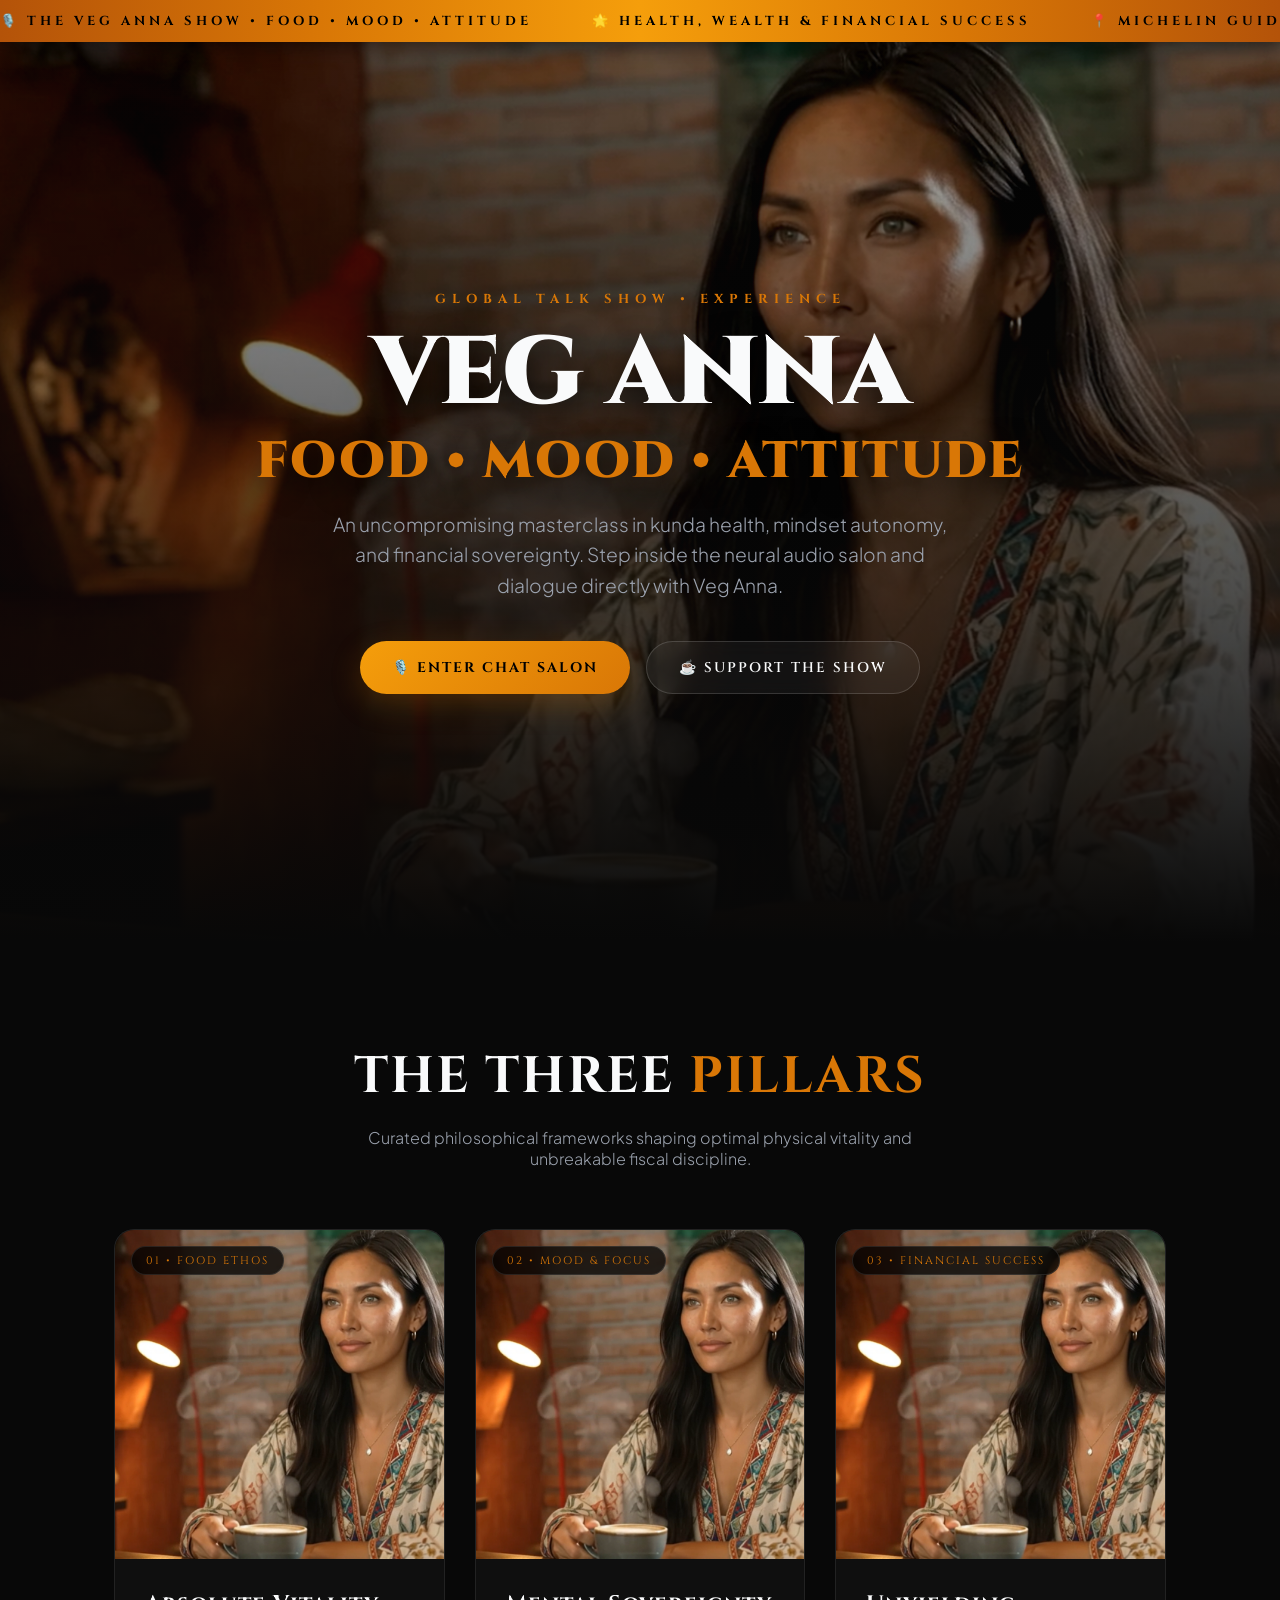
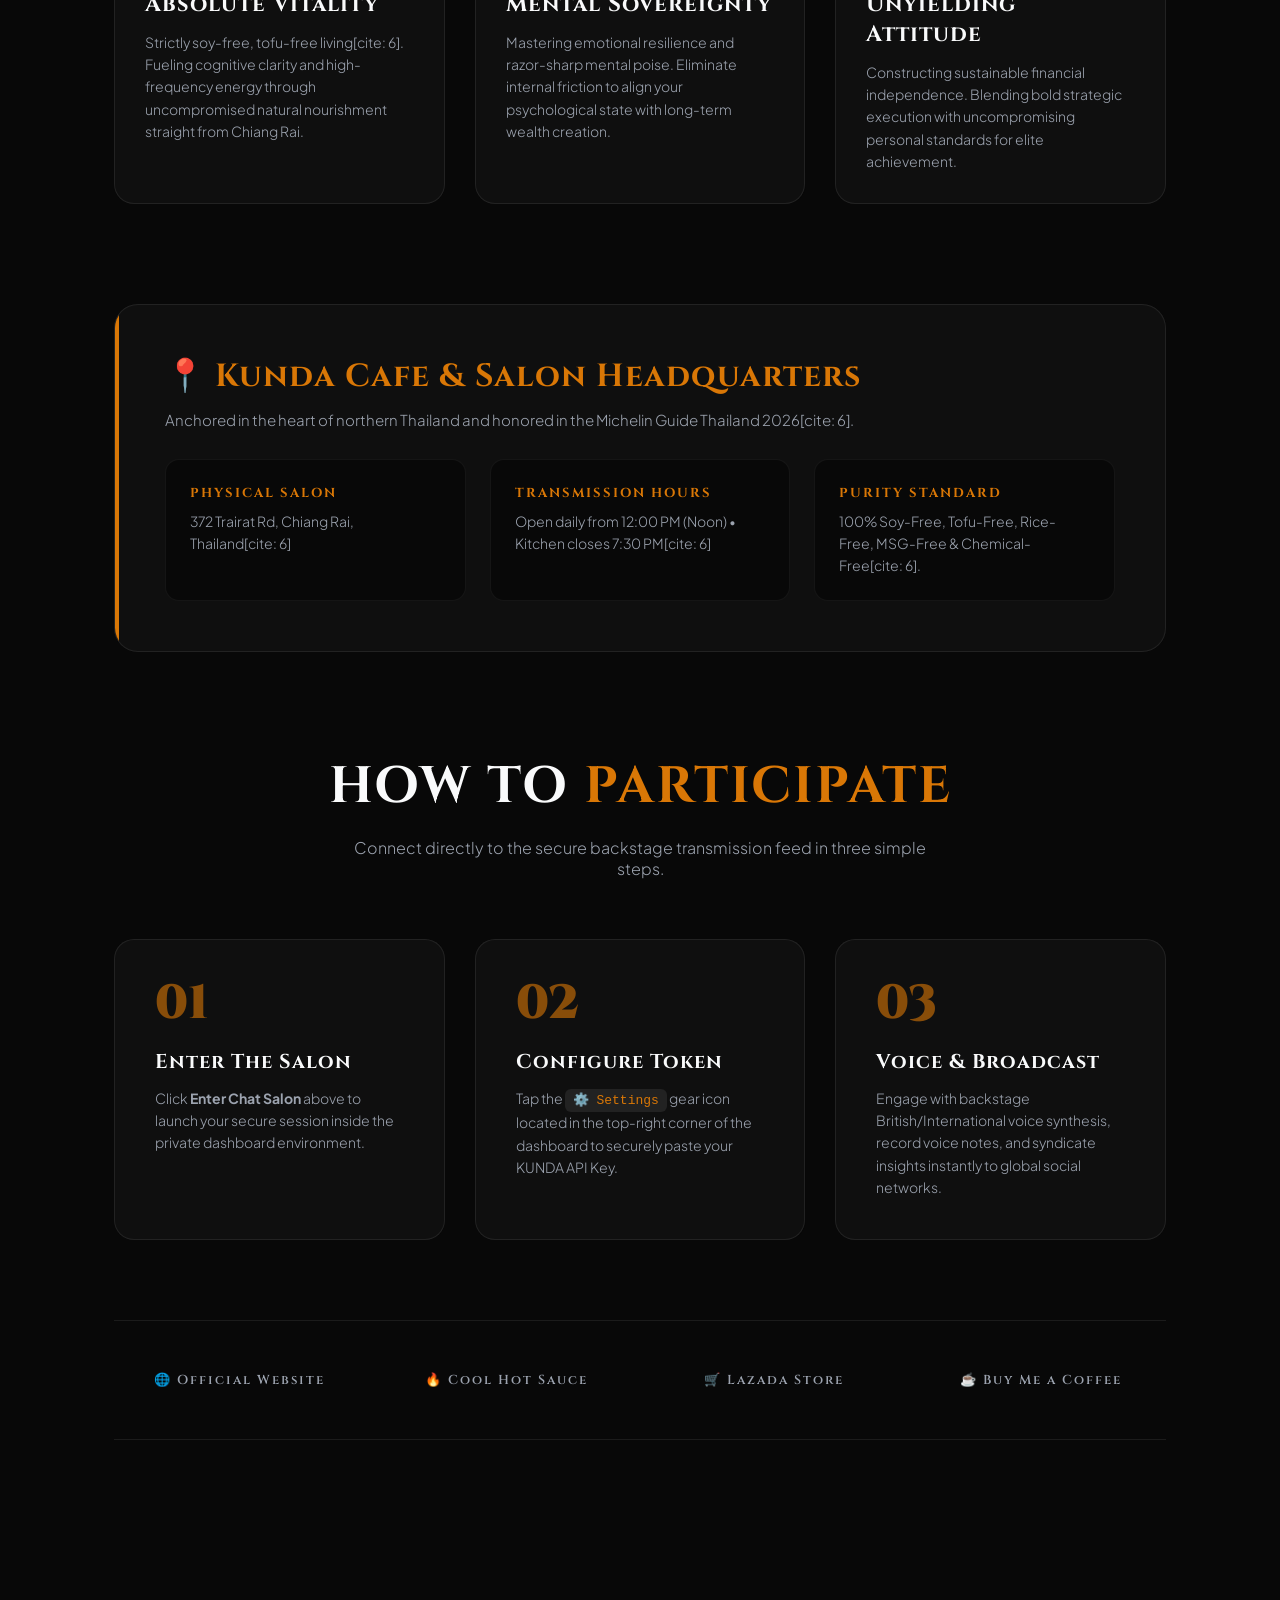
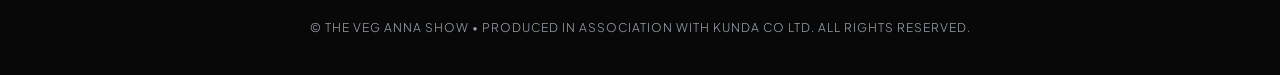
==== index.html @ b8bbe535 "Update index.html" ====
<!DOCTYPE html>
<html lang="en">
<head>
    <meta charset="UTF-8">
    <meta name="viewport" content="width=device-width, initial-scale=1.0, maximum-scale=1.0, user-scalable=no">
    <title>THE VEG ANNA SHOW // FOOD &bull; MOOD &bull; ATTITUDE</title>
    
    <!-- FAVICON -->
    <link rel="icon" type="image/png" href="./favicon.png">
    <link rel="shortcut icon" type="image/png" href="./favicon.png">
    <meta name="theme-color" content="#d97706">

    <!-- ELEGANT GOOGLE FONTS -->
    <link rel="preconnect" href="https://fonts.googleapis.com">
    <link rel="preconnect" href="https://fonts.gstatic.com" crossorigin>
    <link href="https://fonts.googleapis.com/css2?family=Cinzel:wght@600;700;900&family=Plus+Jakarta+Sans:wght@300;400;500;600;700&display=swap" rel="stylesheet">

    <style>
        :root {
            --bg-deep: #080808;
            --glass-bg: rgba(20, 20, 20, 0.65);
            --glass-border: rgba(255, 255, 255, 0.08);
            --glass-border-hover: rgba(217, 119, 6, 0.4);
            --accent: #d97706;
            --accent-glow: rgba(217, 119, 6, 0.25);
            --text-main: #f9fafb;
            --text-muted: #9ca3af;
        }

        * {
            box-sizing: border-box;
            margin: 0;
            padding: 0;
        }

        html, body {
            width: 100%;
            background-color: var(--bg-deep);
            color: var(--text-main);
            font-family: 'Plus Jakarta Sans', sans-serif;
            overflow-x: hidden;
            scroll-behavior: smooth;
        }

        /* ELEGANT MARQUEE TICKER */
        .podcast-ticker {
            background: linear-gradient(90deg, #b45309, #d97706, #f59e0b, #d97706, #b45309);
            color: #000000;
            font-family: 'Cinzel', serif;
            font-weight: 700;
            font-size: 13px;
            letter-spacing: 4px;
            text-transform: uppercase;
            padding: 12px 0;
            white-space: nowrap;
            overflow: hidden;
            display: flex;
            position: relative;
            z-index: 20;
            box-shadow: 0 4px 20px rgba(0,0,0,0.5);
        }

        .ticker-track {
            display: flex;
            gap: 60px;
            animation: scrollTicker 30s linear infinite;
        }

        .ticker-item {
            display: flex;
            align-items: center;
            gap: 60px;
        }

        @keyframes scrollTicker {
            0% { transform: translateX(0); }
            100% { transform: translateX(-50%); }
        }

        /* CINEMATIC FULL-SCREEN HERO */
        header {
            position: relative;
            width: 100vw;
            min-height: 100vh;
            display: flex;
            flex-direction: column;
            justify-content: center;
            align-items: center;
            text-align: center;
            padding: 60px 20px;
            overflow: hidden;
        }

        .hero-bg-img {
            position: absolute;
            top: 0;
            left: 0;
            width: 100%;
            height: 100%;
            object-fit: cover;
            object-position: 25% center;
            z-index: 1;
            filter: brightness(0.9) contrast(1.15);
            transform: scale(1.02);
            transition: transform 10s ease;
        }

        @media (min-width: 768px) {
            .hero-bg-img {
                object-position: center 20%;
            }
        }

        .hero-overlay {
            position: absolute;
            top: 0;
            left: 0;
            width: 100%;
            height: 100%;
            background: linear-gradient(180deg, rgba(8,8,8,0.3) 0%, rgba(8,8,8,0.7) 60%, rgba(8,8,8,1) 100%);
            z-index: 2;
        }

        .hero-content {
            position: relative;
            z-index: 3;
            max-width: 900px;
            display: flex;
            flex-direction: column;
            align-items: center;
        }

        .podcast-tag {
            font-family: 'Cinzel', serif;
            font-size: 13px;
            letter-spacing: 6px;
            text-transform: uppercase;
            color: var(--accent);
            margin-bottom: 16px;
            font-weight: 700;
        }

        h1 {
            font-family: 'Cinzel', serif;
            font-size: clamp(3rem, 7.5vw, 6.5rem);
            font-weight: 900;
            line-height: 1.05;
            text-transform: uppercase;
            margin-bottom: 20px;
            letter-spacing: -1px;
            text-shadow: 0 10px 30px rgba(0,0,0,0.8);
        }

        h1 span {
            color: var(--accent);
            display: block;
            font-size: clamp(1.8rem, 4vw, 3.5rem);
            margin-top: 10px;
            letter-spacing: 2px;
        }

        .hero-subtitle {
            font-size: clamp(1rem, 1.8vw, 1.2rem);
            color: var(--text-muted);
            max-width: 650px;
            margin-bottom: 40px;
            font-weight: 300;
            line-height: 1.6;
        }

        /* ELEGANT BUTTONS */
        .cta-group {
            display: flex;
            gap: 16px;
            flex-wrap: wrap;
            justify-content: center;
        }

        .btn {
            font-family: 'Cinzel', serif;
            font-weight: 600;
            font-size: 14px;
            letter-spacing: 2px;
            padding: 16px 32px;
            border-radius: 50px;
            text-decoration: none;
            text-transform: uppercase;
            transition: all 0.3s cubic-bezier(0.16, 1, 0.3, 1);
            cursor: pointer;
            display: inline-flex;
            align-items: center;
            gap: 10px;
        }

        .btn-primary {
            background: linear-gradient(135deg, #f59e0b, #d97706);
            color: #000000;
            box-shadow: 0 10px 30px var(--accent-glow);
            font-weight: 700;
            border: none;
        }

        .btn-primary:hover {
            transform: translateY(-2px);
            box-shadow: 0 15px 40px rgba(217, 119, 6, 0.4);
        }

        .btn-secondary {
            background: rgba(255, 255, 255, 0.05);
            color: var(--text-main);
            border: 1px solid rgba(255, 255, 255, 0.15);
            backdrop-filter: blur(10px);
        }

        .btn-secondary:hover {
            background: rgba(255, 255, 255, 0.1);
            border-color: var(--accent);
        }

        /* MAIN WRAPPER */
        .container {
            max-width: 1100px;
            margin: 0 auto;
            padding: 100px 24px;
            position: relative;
            z-index: 3;
        }

        .section-header {
            text-align: center;
            margin-bottom: 60px;
        }

        .section-title {
            font-family: 'Cinzel', serif;
            font-size: clamp(2.2rem, 4vw, 3.2rem);
            text-transform: uppercase;
            letter-spacing: 2px;
            margin-bottom: 16px;
        }

        .section-title span {
            color: var(--accent);
        }

        .section-desc {
            color: var(--text-muted);
            font-size: 16px;
            font-weight: 300;
            max-width: 600px;
            margin: 0 auto;
        }

        /* 1:1 IMAGE SHOWCASE GRID (FOOD, MOOD, ATTITUDE) */
        .showcase-grid {
            display: grid;
            grid-template-columns: repeat(auto-fit, minmax(320px, 1fr));
            gap: 30px;
            margin-bottom: 100px;
        }

        .showcase-card {
            background: var(--glass-bg);
            border: 1px solid var(--glass-border);
            border-radius: 20px;
            overflow: hidden;
            backdrop-filter: blur(16px);
            transition: all 0.4s cubic-bezier(0.16, 1, 0.3, 1);
            display: flex;
            flex-direction: column;
        }

        .showcase-card:hover {
            border-color: var(--glass-border-hover);
            transform: translateY(-6px);
            box-shadow: 0 20px 40px rgba(0,0,0,0.6);
        }

        /* 1:1 Aspect Ratio Image Slot */
        .image-slot-1to1 {
            width: 100%;
            aspect-ratio: 1 / 1;
            position: relative;
            overflow: hidden;
            background: #151515;
        }

        .image-slot-1to1 img {
            width: 100%;
            height: 100%;
            object-fit: cover;
            transition: transform 0.6s ease;
        }

        .showcase-card:hover .image-slot-1to1 img {
            transform: scale(1.04);
        }

        .image-placeholder-tag {
            position: absolute;
            top: 16px;
            left: 16px;
            background: rgba(0, 0, 0, 0.75);
            backdrop-filter: blur(8px);
            border: 1px solid rgba(255, 255, 255, 0.1);
            padding: 6px 14px;
            border-radius: 30px;
            font-size: 11px;
            font-family: 'Cinzel', serif;
            letter-spacing: 2px;
            color: var(--accent);
            text-transform: uppercase;
        }

        .showcase-content {
            padding: 30px;
            display: flex;
            flex-direction: column;
            flex-grow: 1;
        }

        .showcase-content h3 {
            font-family: 'Cinzel', serif;
            font-size: 1.4rem;
            margin-bottom: 12px;
            letter-spacing: 1px;
        }

        .showcase-content p {
            color: var(--text-muted);
            font-size: 14px;
            line-height: 1.6;
            font-weight: 300;
        }

        /* ELEGANT ESSENTIALS GLASS PANEL */
        .essentials-panel {
            background: var(--glass-bg);
            border: 1px solid var(--glass-border);
            border-radius: 24px;
            padding: 50px;
            margin-bottom: 100px;
            backdrop-filter: blur(20px);
            position: relative;
            overflow: hidden;
        }

        .essentials-panel::before {
            content: '';
            position: absolute;
            top: 0;
            left: 0;
            width: 4px;
            height: 100%;
            background: var(--accent);
        }

        .essentials-panel h3 {
            font-family: 'Cinzel', serif;
            font-size: 2rem;
            color: var(--accent);
            margin-bottom: 12px;
            letter-spacing: 1px;
        }

        .essentials-grid {
            display: grid;
            grid-template-columns: repeat(auto-fit, minmax(260px, 1fr));
            gap: 24px;
            margin-top: 30px;
        }

        .essential-item {
            background: rgba(0, 0, 0, 0.4);
            padding: 24px;
            border-radius: 14px;
            border: 1px solid rgba(255, 255, 255, 0.05);
        }

        .essential-item strong {
            color: var(--accent);
            display: block;
            margin-bottom: 8px;
            font-family: 'Cinzel', serif;
            font-size: 13px;
            letter-spacing: 2px;
            text-transform: uppercase;
        }

        .essential-item span {
            color: var(--text-muted);
            font-size: 14px;
            line-height: 1.5;
            font-weight: 300;
        }

        /* HOW TO ACCESS ROOM (STEPS) */
        .steps-grid {
            display: grid;
            grid-template-columns: repeat(auto-fit, minmax(300px, 1fr));
            gap: 30px;
            margin-bottom: 80px;
        }

        .step-card {
            background: var(--glass-bg);
            border: 1px solid var(--glass-border);
            border-radius: 20px;
            padding: 40px;
            backdrop-filter: blur(16px);
            position: relative;
            transition: all 0.3s ease;
        }

        .step-card:hover {
            border-color: var(--glass-border-hover);
            transform: translateY(-4px);
        }

        .step-num {
            font-family: 'Cinzel', serif;
            font-size: 3rem;
            font-weight: 900;
            color: var(--accent);
            opacity: 0.6;
            line-height: 1;
            margin-bottom: 20px;
        }

        .step-card h4 {
            font-family: 'Cinzel', serif;
            font-size: 1.25rem;
            margin-bottom: 12px;
            letter-spacing: 1px;
        }

        .step-card p {
            color: var(--text-muted);
            font-size: 14px;
            line-height: 1.6;
            font-weight: 300;
        }

        .step-card code {
            background: rgba(255, 255, 255, 0.08);
            padding: 4px 8px;
            border-radius: 6px;
            color: var(--accent);
            font-family: monospace;
            font-size: 13px;
        }

        /* FOOTER NETWORK LINKS */
        .portal-footer-links {
            display: grid;
            grid-template-columns: repeat(auto-fit, minmax(220px, 1fr));
            gap: 16px;
            text-align: center;
            padding: 50px 0;
            border-top: 1px solid var(--glass-border);
            border-bottom: 1px solid var(--glass-border);
            margin-bottom: 40px;
        }

        .portal-footer-links a {
            color: var(--text-muted);
            text-decoration: none;
            font-family: 'Cinzel', serif;
            font-weight: 600;
            font-size: 13px;
            letter-spacing: 2px;
            transition: color 0.3s;
        }

        .portal-footer-links a:hover {
            color: var(--accent);
        }

        footer {
            text-align: center;
            padding: 40px 20px;
            color: var(--text-muted);
            font-size: 12px;
            font-weight: 300;
            letter-spacing: 1px;
        }
    </style>
</head>
<body>

    <!-- ELEGANT MARQUEE TICKER -->
    <div class="podcast-ticker">
        <div class="ticker-track">
            <span class="ticker-item">🎙️ THE VEG ANNA SHOW &bull; FOOD &bull; MOOD &bull; ATTITUDE</span>
            <span class="ticker-item">🌟 HEALTH, WEALTH & FINANCIAL SUCCESS</span>
            <span class="ticker-item">📍 MICHELIN GUIDE THAILAND 2026 &bull; CHIANG RAI</span>
            <span class="ticker-item">🎙️ THE VEG ANNA SHOW &bull; FOOD &bull; MOOD &bull; ATTITUDE</span>
            <span class="ticker-item">🌟 HEALTH, WEALTH & FINANCIAL SUCCESS</span>
            <span class="ticker-item">📍 MICHELIN GUIDE THAILAND 2026 &bull; CHIANG RAI</span>
        </div>
    </div>

    <!-- CINEMATIC HERO SECTION -->
    <header>
        <img src="./VegAnna-Hero-PFP.png" alt="Veg Anna Backdrop" class="hero-bg-img">
        <div class="hero-overlay"></div>

        <div class="hero-content">
            <div class="podcast-tag">Global Talk Show &bull; Experience</div>
            <h1>Veg Anna <span>Food &bull; Mood &bull; Attitude</span></h1>
            <p class="hero-subtitle">An uncompromising masterclass in kunda health, mindset autonomy, and financial sovereignty. Step inside the neural audio salon and dialogue directly with Veg Anna.</p>
            
            <div class="cta-group">
                <a href="./dashboard/" class="btn btn-primary">🎙️ Enter Chat Salon</a>
                <a href="https://buymeacoffee.com/kundacafe" target="_blank" class="btn btn-secondary">☕ Support the Show</a>
            </div>
        </div>
    </header>

    <!-- MAIN CONTAINER -->
    <main class="container">

        <!-- PILLARS SHOWCASE: 1:1 IMAGE PLACEHOLDERS -->
        <div class="section-header">
            <h2 class="section-title">The Three <span>Pillars</span></h2>
            <p class="section-desc">Curated philosophical frameworks shaping optimal physical vitality and unbreakable fiscal discipline.</p>
        </div>

        <div class="showcase-grid">
            <!-- 1:1 Image Slot 1 -->
            <div class="showcase-card">
                <div class="image-slot-1to1">
                    <!-- Replace src with your 1:1 image anytime -->
                    <img src="./VegAnna-Hero-PFP.png" alt="Food Philosophy">
                    <div class="image-placeholder-tag">01 &bull; Food Ethos</div>
                </div>
                <div class="showcase-content">
                    <h3>Absolute Vitality</h3>
                    <p>Strictly soy-free, tofu-free living[cite: 6]. Fueling cognitive clarity and high-frequency energy through uncompromised natural nourishment straight from Chiang Rai.</p>
                </div>
            </div>

            <!-- 1:1 Image Slot 2 -->
            <div class="showcase-card">
                <div class="image-slot-1to1">
                    <!-- Replace src with your 1:1 image anytime -->
                    <img src="./VegAnna-Hero-PFP.png" alt="Mood & Mindset">
                    <div class="image-placeholder-tag">02 &bull; Mood & Focus</div>
                </div>
                <div class="showcase-content">
                    <h3>Mental Sovereignty</h3>
                    <p>Mastering emotional resilience and razor-sharp mental poise. Eliminate internal friction to align your psychological state with long-term wealth creation.</p>
                </div>
            </div>

            <!-- 1:1 Image Slot 3 -->
            <div class="showcase-card">
                <div class="image-slot-1to1">
                    <!-- Replace src with your 1:1 image anytime -->
                    <img src="./VegAnna-Hero-PFP.png" alt="Attitude & Success">
                    <div class="image-placeholder-tag">03 &bull; Financial Success</div>
                </div>
                <div class="showcase-content">
                    <h3>Unyielding Attitude</h3>
                    <p>Constructing sustainable financial independence. Blending bold strategic execution with uncompromising personal standards for elite achievement.</p>
                </div>
            </div>
        </div>

        <!-- ELEGANT ESSENTIALS PANEL -->
        <div class="essentials-panel">
            <h3>📍 Kunda Cafe & Salon Headquarters</h3>
            <p style="color: var(--text-muted); font-weight: 300; font-size: 15px;">Anchored in the heart of northern Thailand and honored in the Michelin Guide Thailand 2026[cite: 6].</p>
            
            <div class="essentials-grid">
                <div class="essential-item">
                    <strong>Physical Salon</strong>
                    <span>372 Trairat Rd, Chiang Rai, Thailand[cite: 6]</span>
                </div>
                <div class="essential-item">
                    <strong>Transmission Hours</strong>
                    <span>Open daily from 12:00 PM (Noon) &bull; Kitchen closes 7:30 PM[cite: 6]</span>
                </div>
                <div class="essential-item">
                    <strong>Purity Standard</strong>
                    <span>100% Soy-Free, Tofu-Free, Rice-Free, MSG-Free & Chemical-Free[cite: 6].</span>
                </div>
            </div>
        </div>

        <!-- HOW TO USE THE CHAT ROOM -->
        <div class="section-header">
            <h2 class="section-title">How To <span>Participate</span></h2>
            <p class="section-desc">Connect directly to the secure backstage transmission feed in three simple steps.</p>
        </div>

        <div class="steps-grid">
            <div class="step-card">
                <div class="step-num">01</div>
                <h4>Enter The Salon</h4>
                <p>Click <strong>Enter Chat Salon</strong> above to launch your secure session inside the private dashboard environment.</p>
            </div>

            <div class="step-card">
                <div class="step-num">02</div>
                <h4>Configure Token</h4>
                <p>Tap the <code>⚙️ Settings</code> gear icon located in the top-right corner of the dashboard to securely paste your KUNDA API Key.</p>
            </div>

            <div class="step-card">
                <div class="step-num">03</div>
                <h4>Voice & Broadcast</h4>
                <p>Engage with backstage British/International voice synthesis, record voice notes, and syndicate insights instantly to global social networks.</p>
            </div>
        </div>

        <!-- FOOTER LINKS -->
        <div class="portal-footer-links">
            <a href="https://kundacafe.com" target="_blank">🌐 Official Website</a>
            <a href="https://coolhotsauce.com" target="_blank">🔥 Cool Hot Sauce</a>
            <a href="https://www.lazada.co.th/shop/kundacafe" target="_blank">🛒 Lazada Store</a>
            <a href="https://buymeacoffee.com/kundacafe" target="_blank">☕ Buy Me a Coffee</a>
        </div>
    </main>

    <footer>
        <p>&copy; THE VEG ANNA SHOW &bull; PRODUCED IN ASSOCIATION WITH KUNDA CO LTD. ALL RIGHTS RESERVED.</p>
    </footer>

</body>
</html>
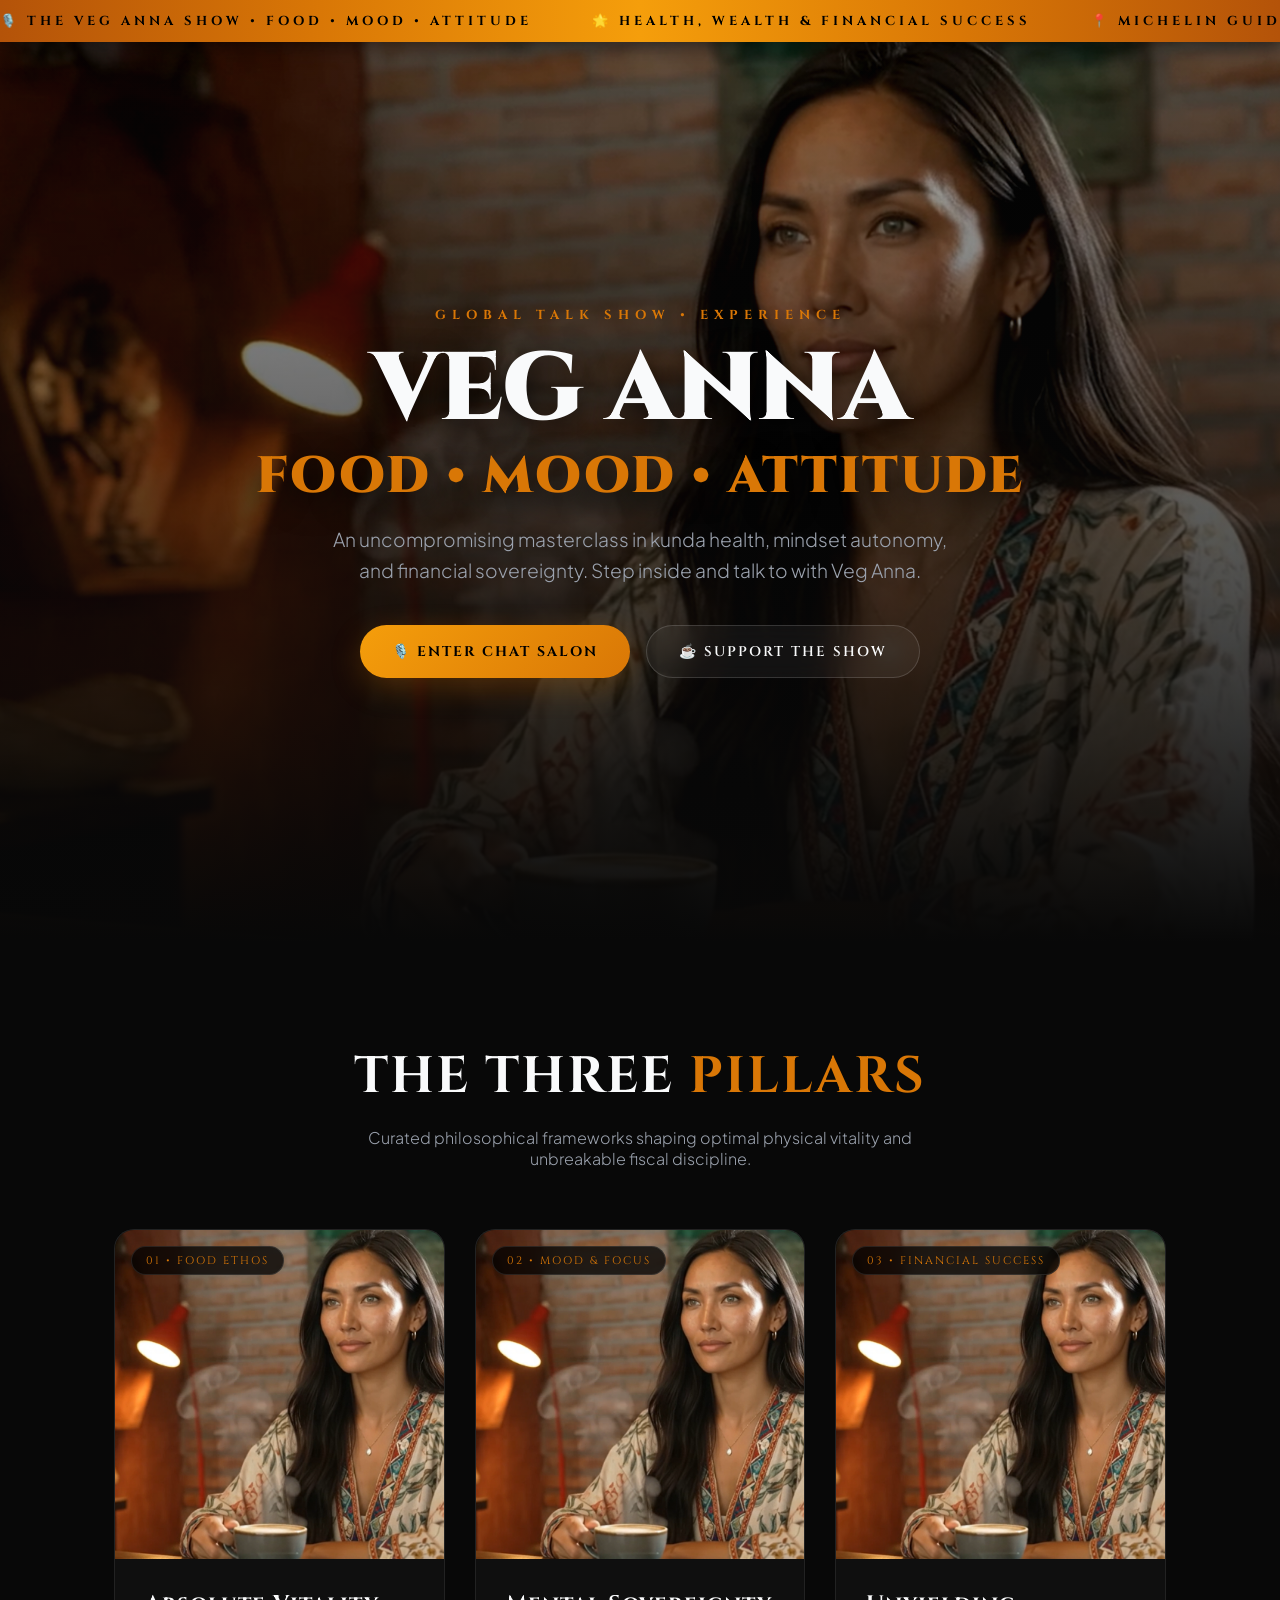
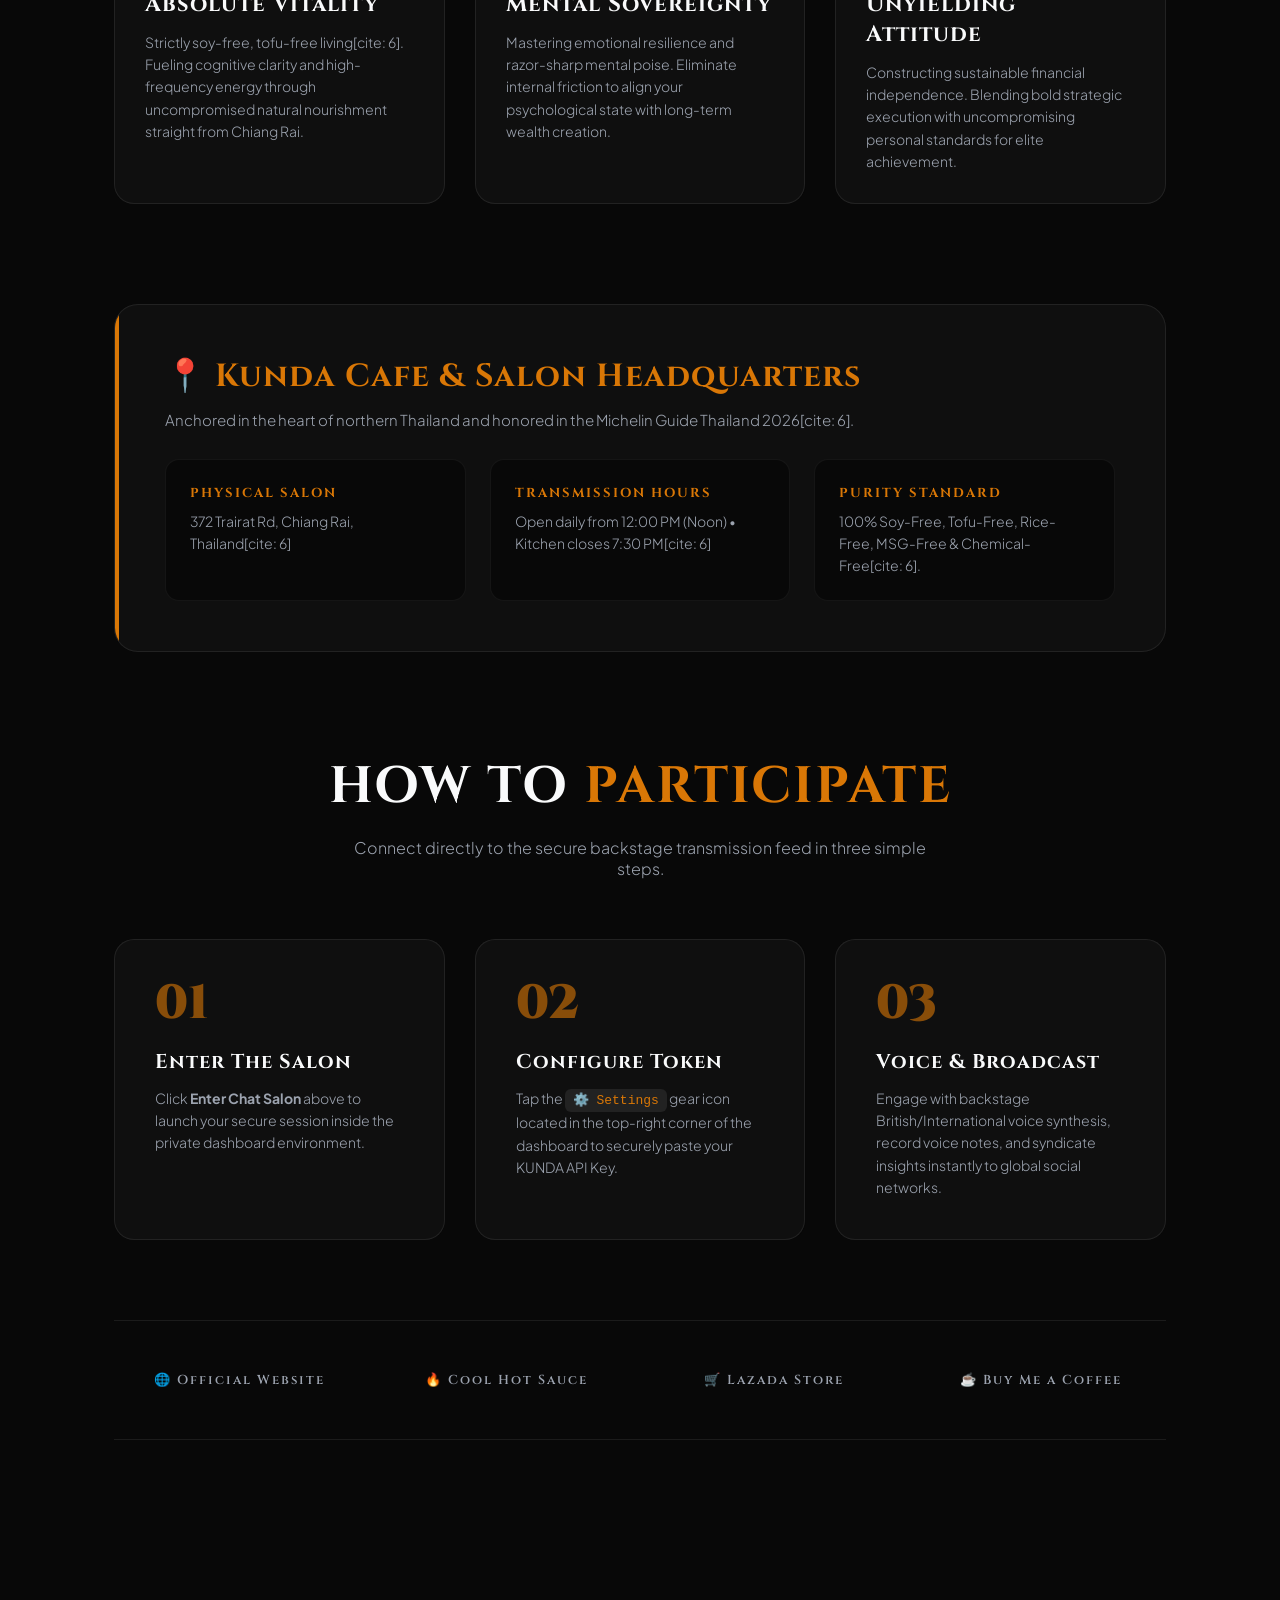
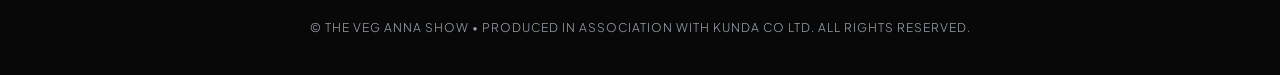
==== commit 4ea2ea28: "Update index.html" ====
--- a/index.html
+++ b/index.html
@@ -508,7 +508,7 @@
         <div class="hero-content">
             <div class="podcast-tag">Global Talk Show &bull; Experience</div>
             <h1>Veg Anna <span>Food &bull; Mood &bull; Attitude</span></h1>
-            <p class="hero-subtitle">An uncompromising masterclass in kunda health, mindset autonomy, and financial sovereignty. Step inside the neural audio salon and dialogue directly with Veg Anna.</p>
+            <p class="hero-subtitle">An uncompromising masterclass in kunda health, mindset autonomy, and financial sovereignty. Step inside and talk to with Veg Anna.</p>
             
             <div class="cta-group">
                 <a href="./dashboard/" class="btn btn-primary">🎙️ Enter Chat Salon</a>
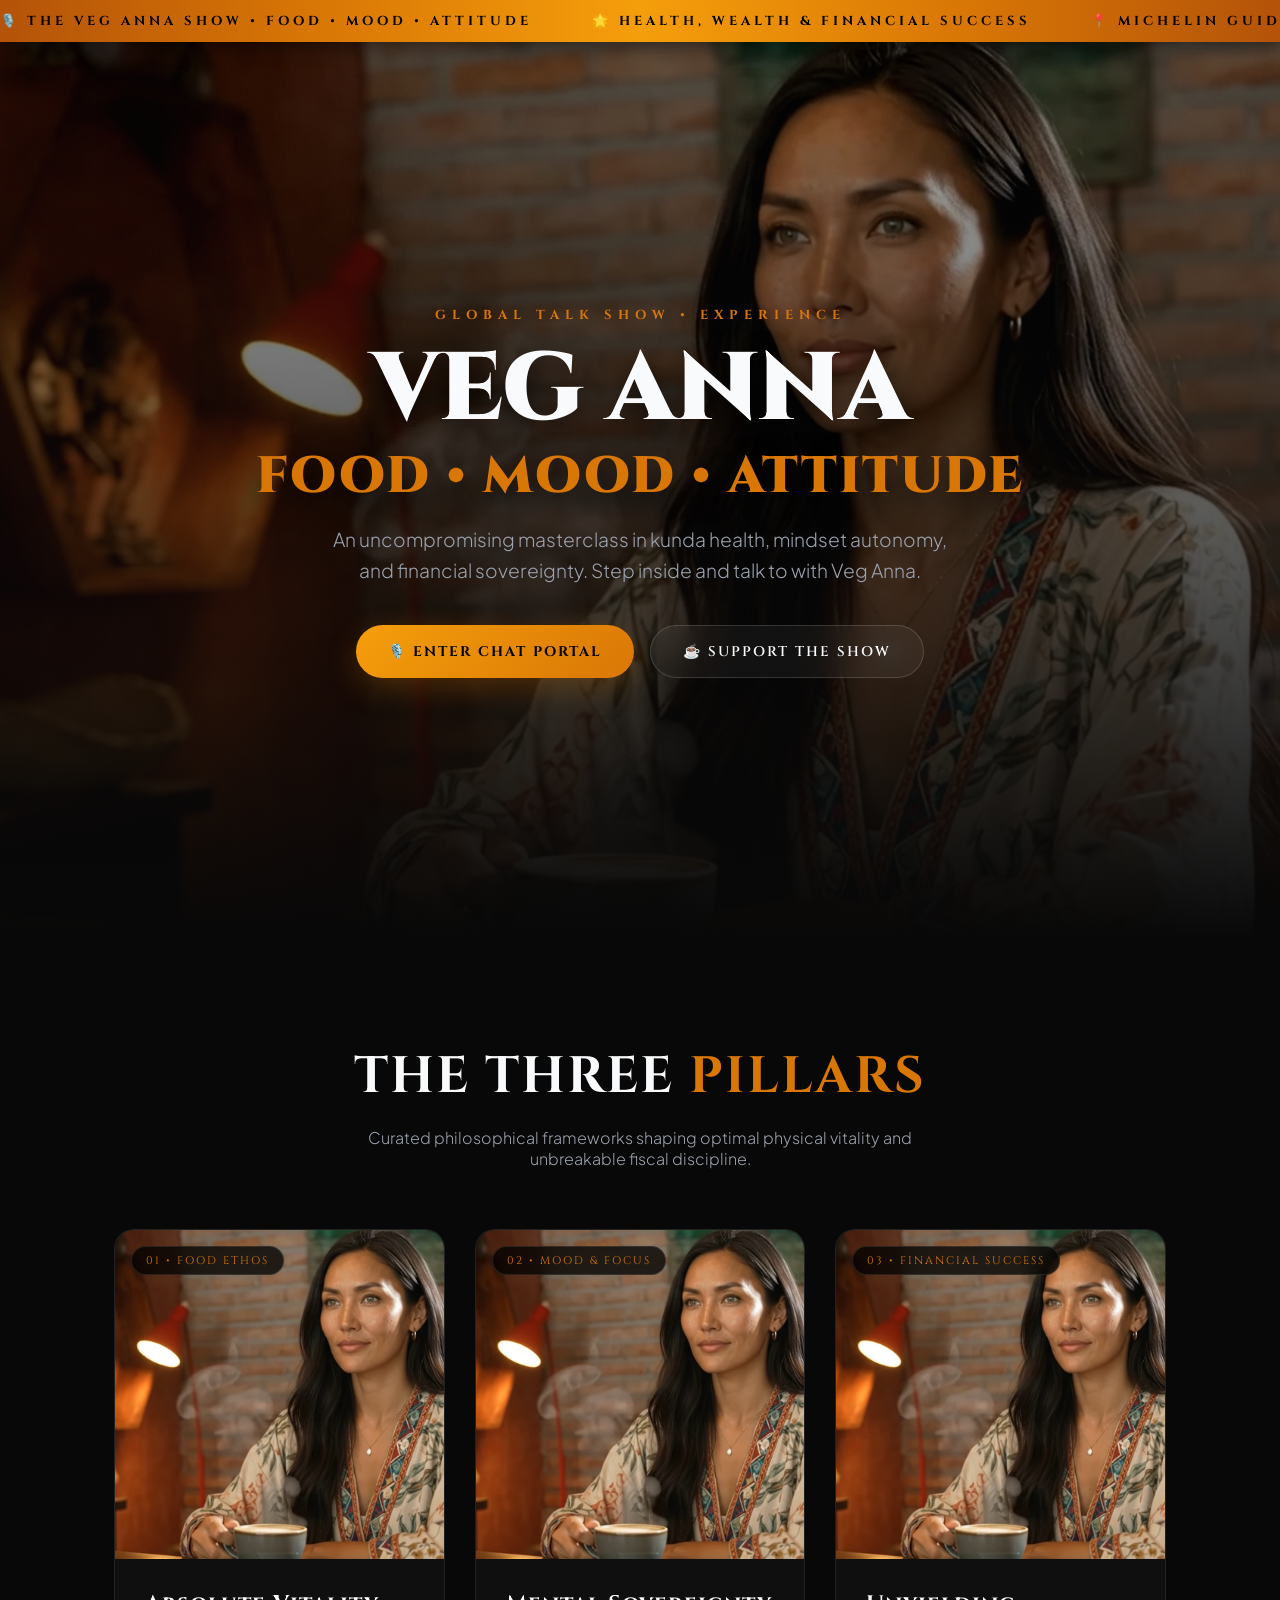
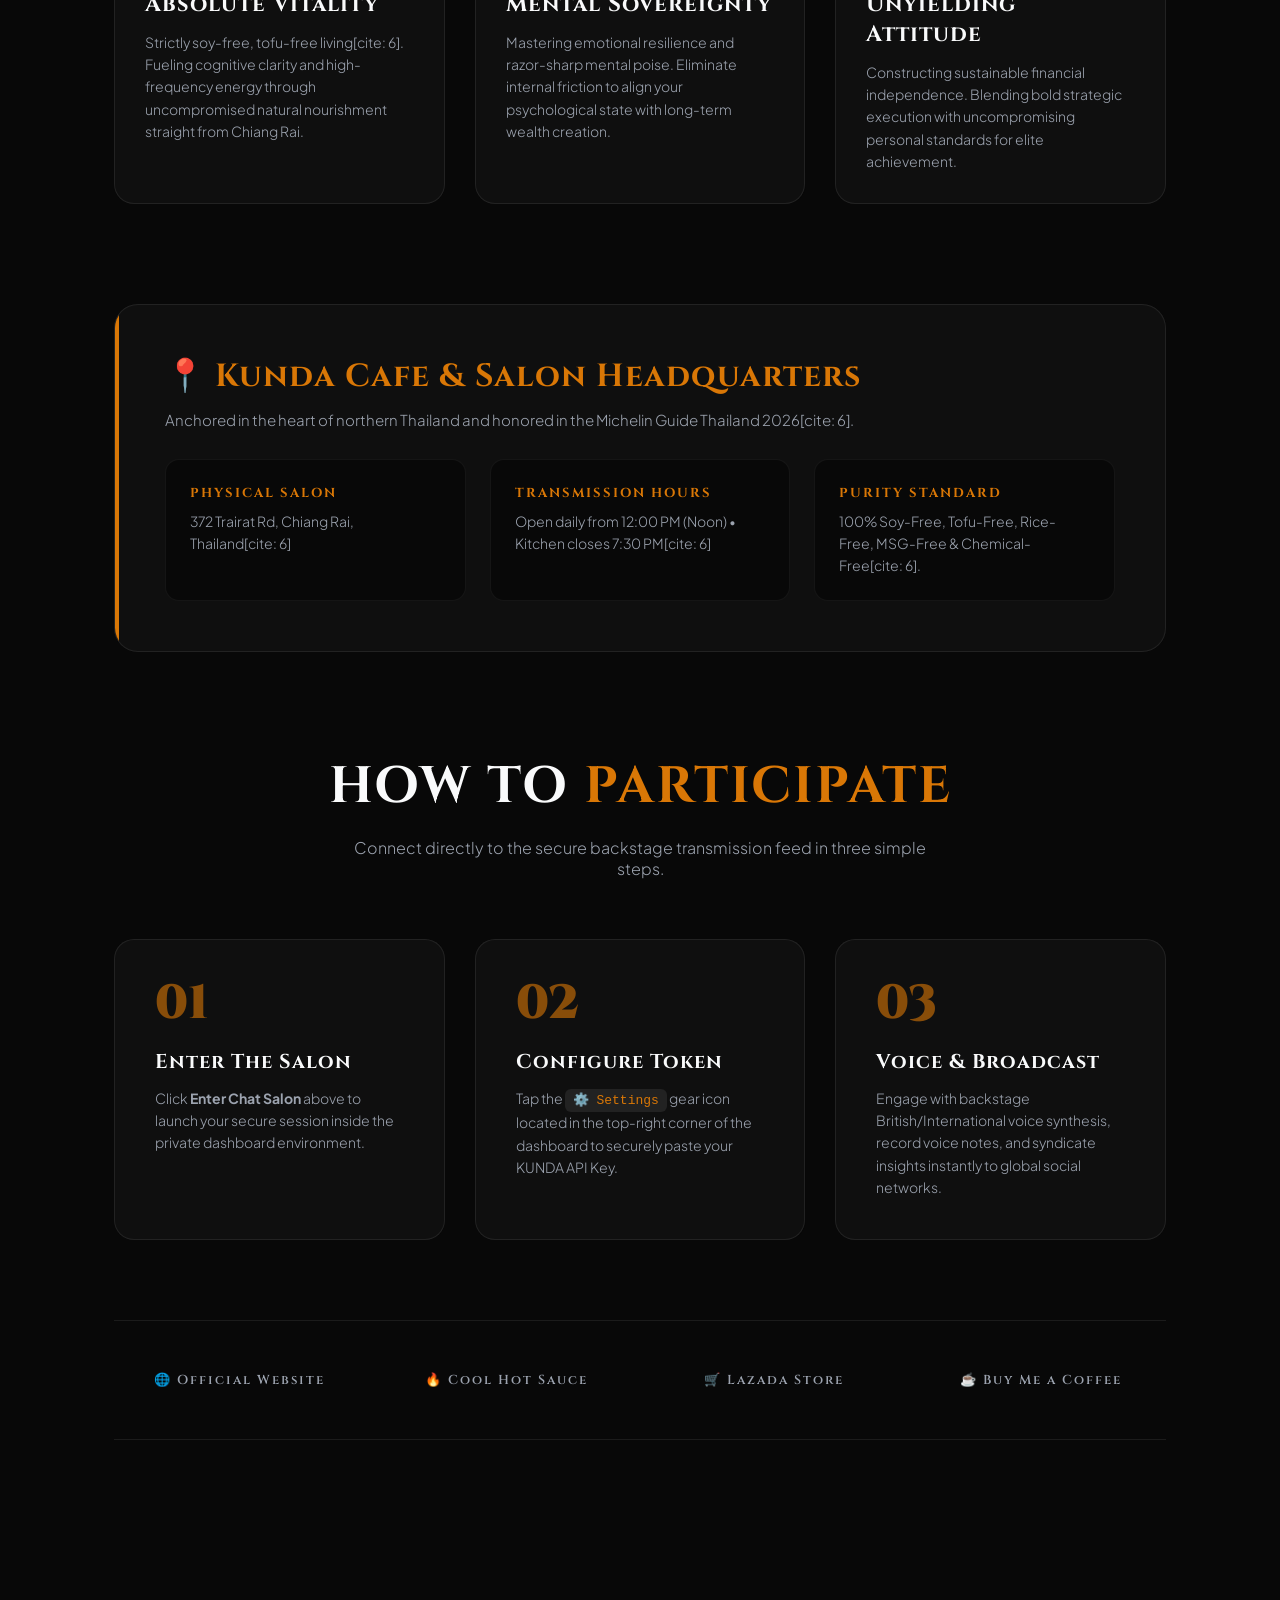
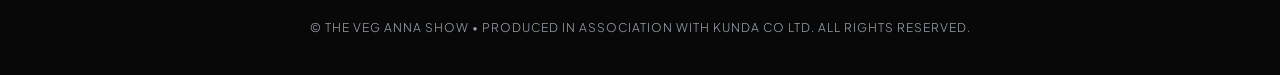
==== commit efbf657c: "Update index.html" ====
--- a/index.html
+++ b/index.html
@@ -511,7 +511,7 @@
             <p class="hero-subtitle">An uncompromising masterclass in kunda health, mindset autonomy, and financial sovereignty. Step inside and talk to with Veg Anna.</p>
             
             <div class="cta-group">
-                <a href="./dashboard/" class="btn btn-primary">🎙️ Enter Chat Salon</a>
+                <a href="./dashboard/" class="btn btn-primary">🎙️ Enter Chat Portal</a>
                 <a href="https://buymeacoffee.com/kundacafe" target="_blank" class="btn btn-secondary">☕ Support the Show</a>
             </div>
         </div>
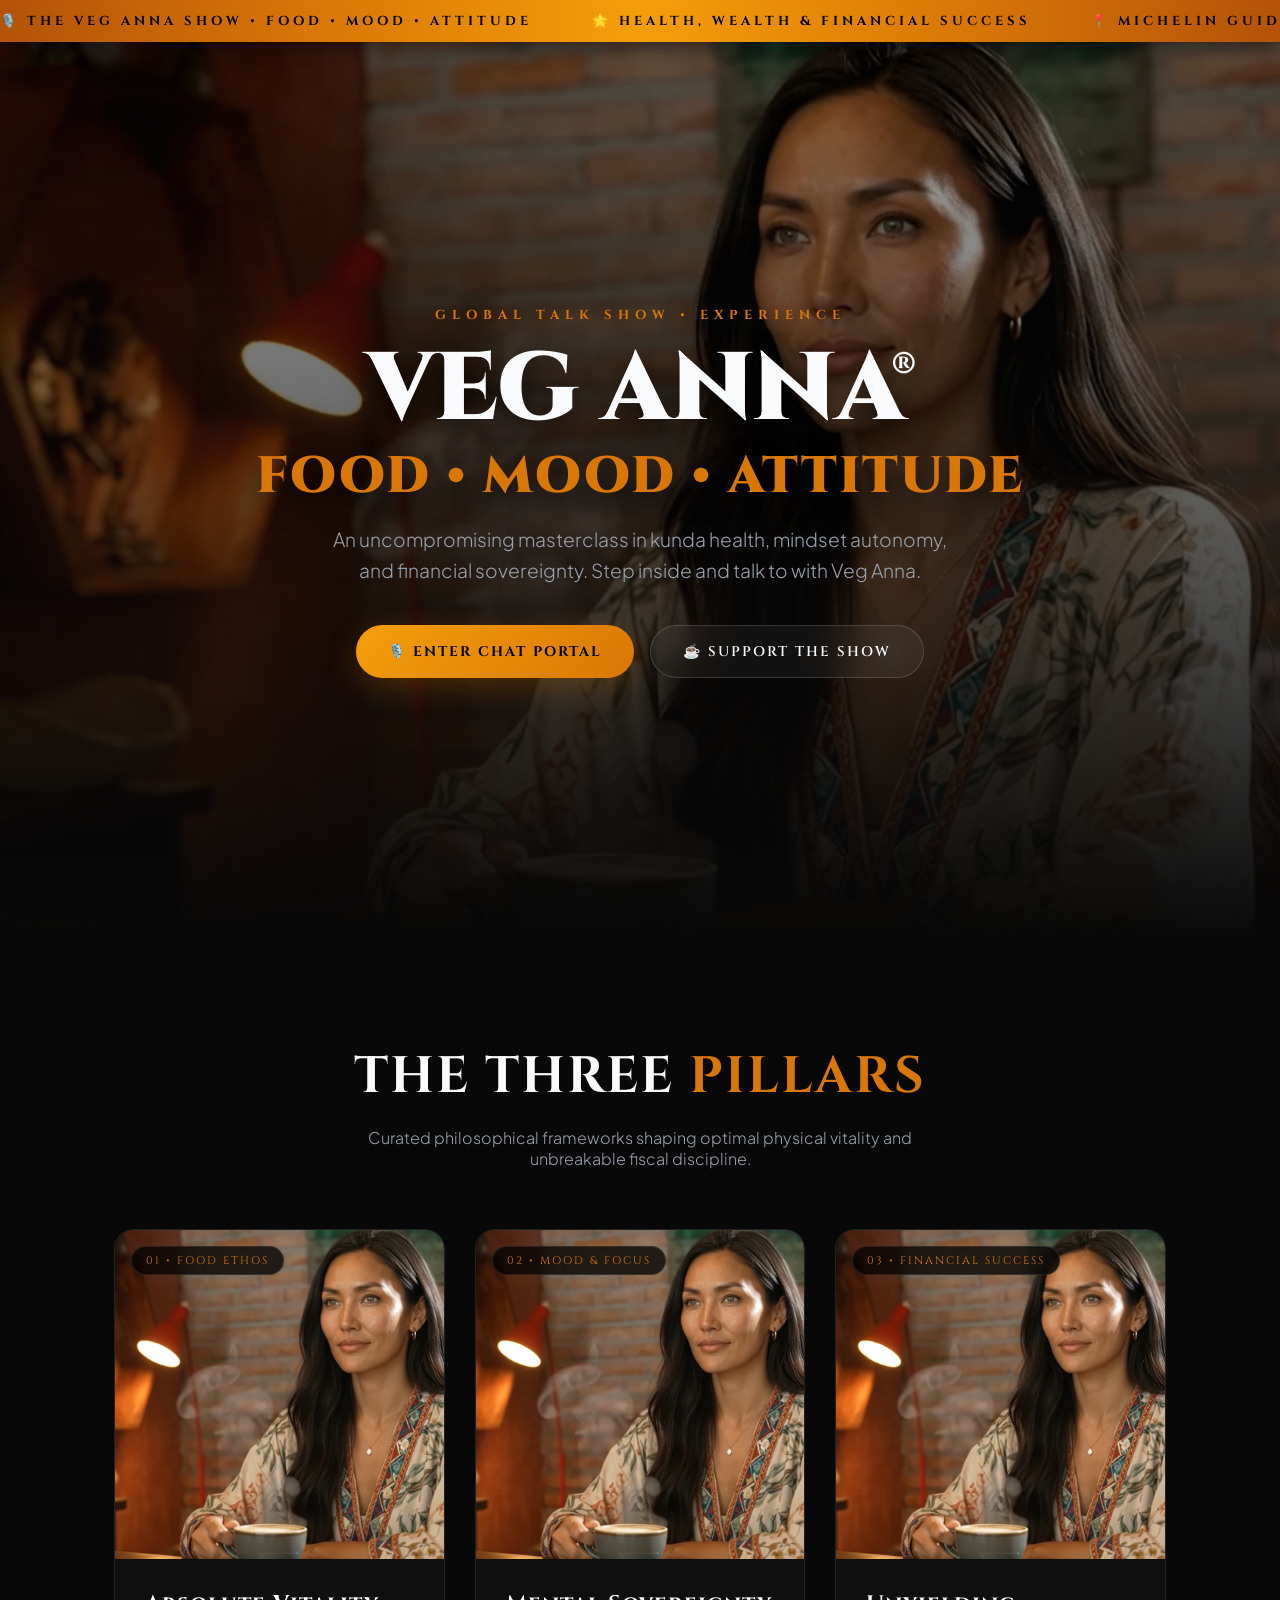
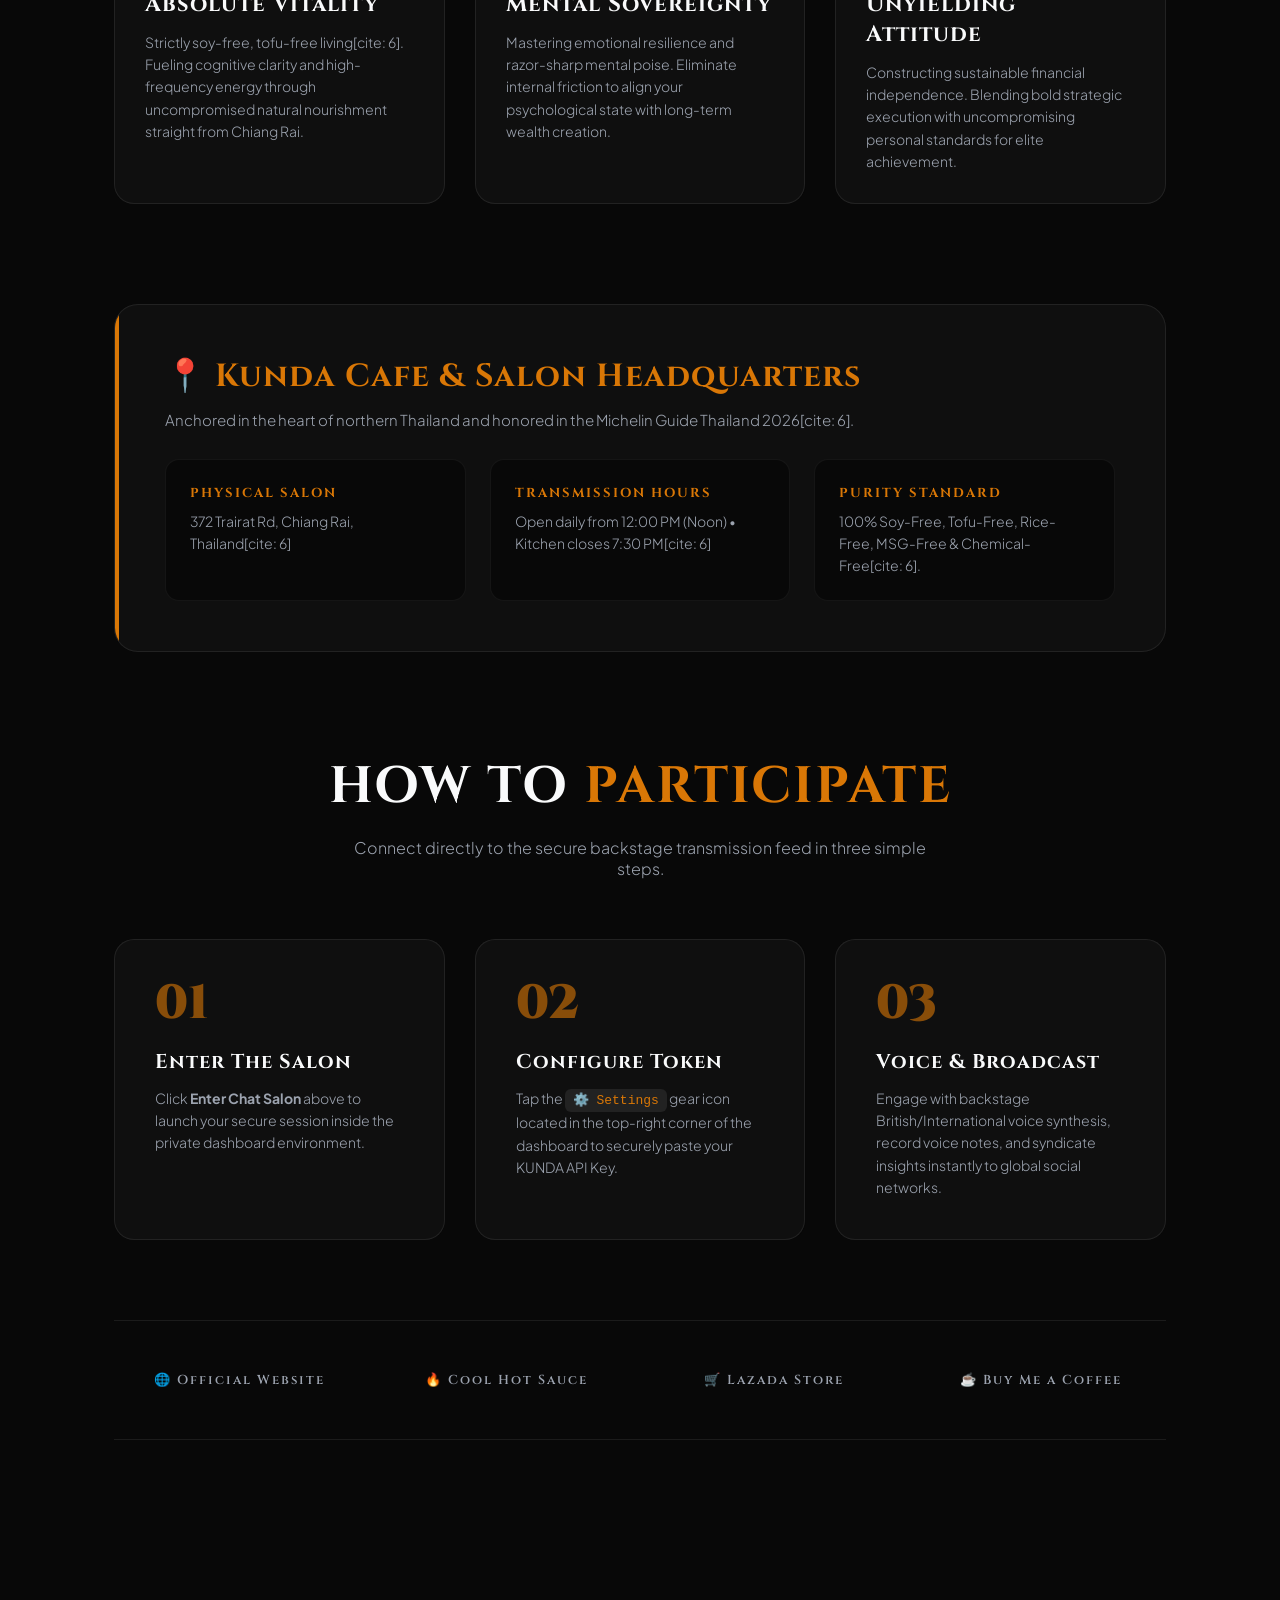
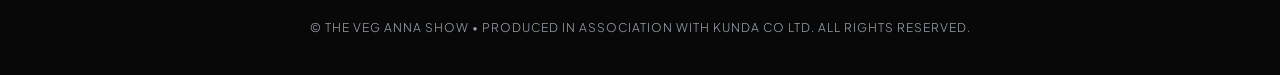
==== commit 30a07802: "Update index.html" ====
--- a/index.html
+++ b/index.html
@@ -142,7 +142,7 @@
 
         h1 {
             font-family: 'Cinzel', serif;
-            font-size: clamp(3rem, 7.5vw, 6.5rem);
+            font-size: clamp(2rem, 7.5vw, 6.5rem);
             font-weight: 900;
             line-height: 1.05;
             text-transform: uppercase;
@@ -507,7 +507,7 @@
 
         <div class="hero-content">
             <div class="podcast-tag">Global Talk Show &bull; Experience</div>
-            <h1>Veg Anna <span>Food &bull; Mood &bull; Attitude</span></h1>
+            <h1>Veg Anna® <span>Food &bull; Mood &bull; Attitude</span></h1>
             <p class="hero-subtitle">An uncompromising masterclass in kunda health, mindset autonomy, and financial sovereignty. Step inside and talk to with Veg Anna.</p>
             
             <div class="cta-group">
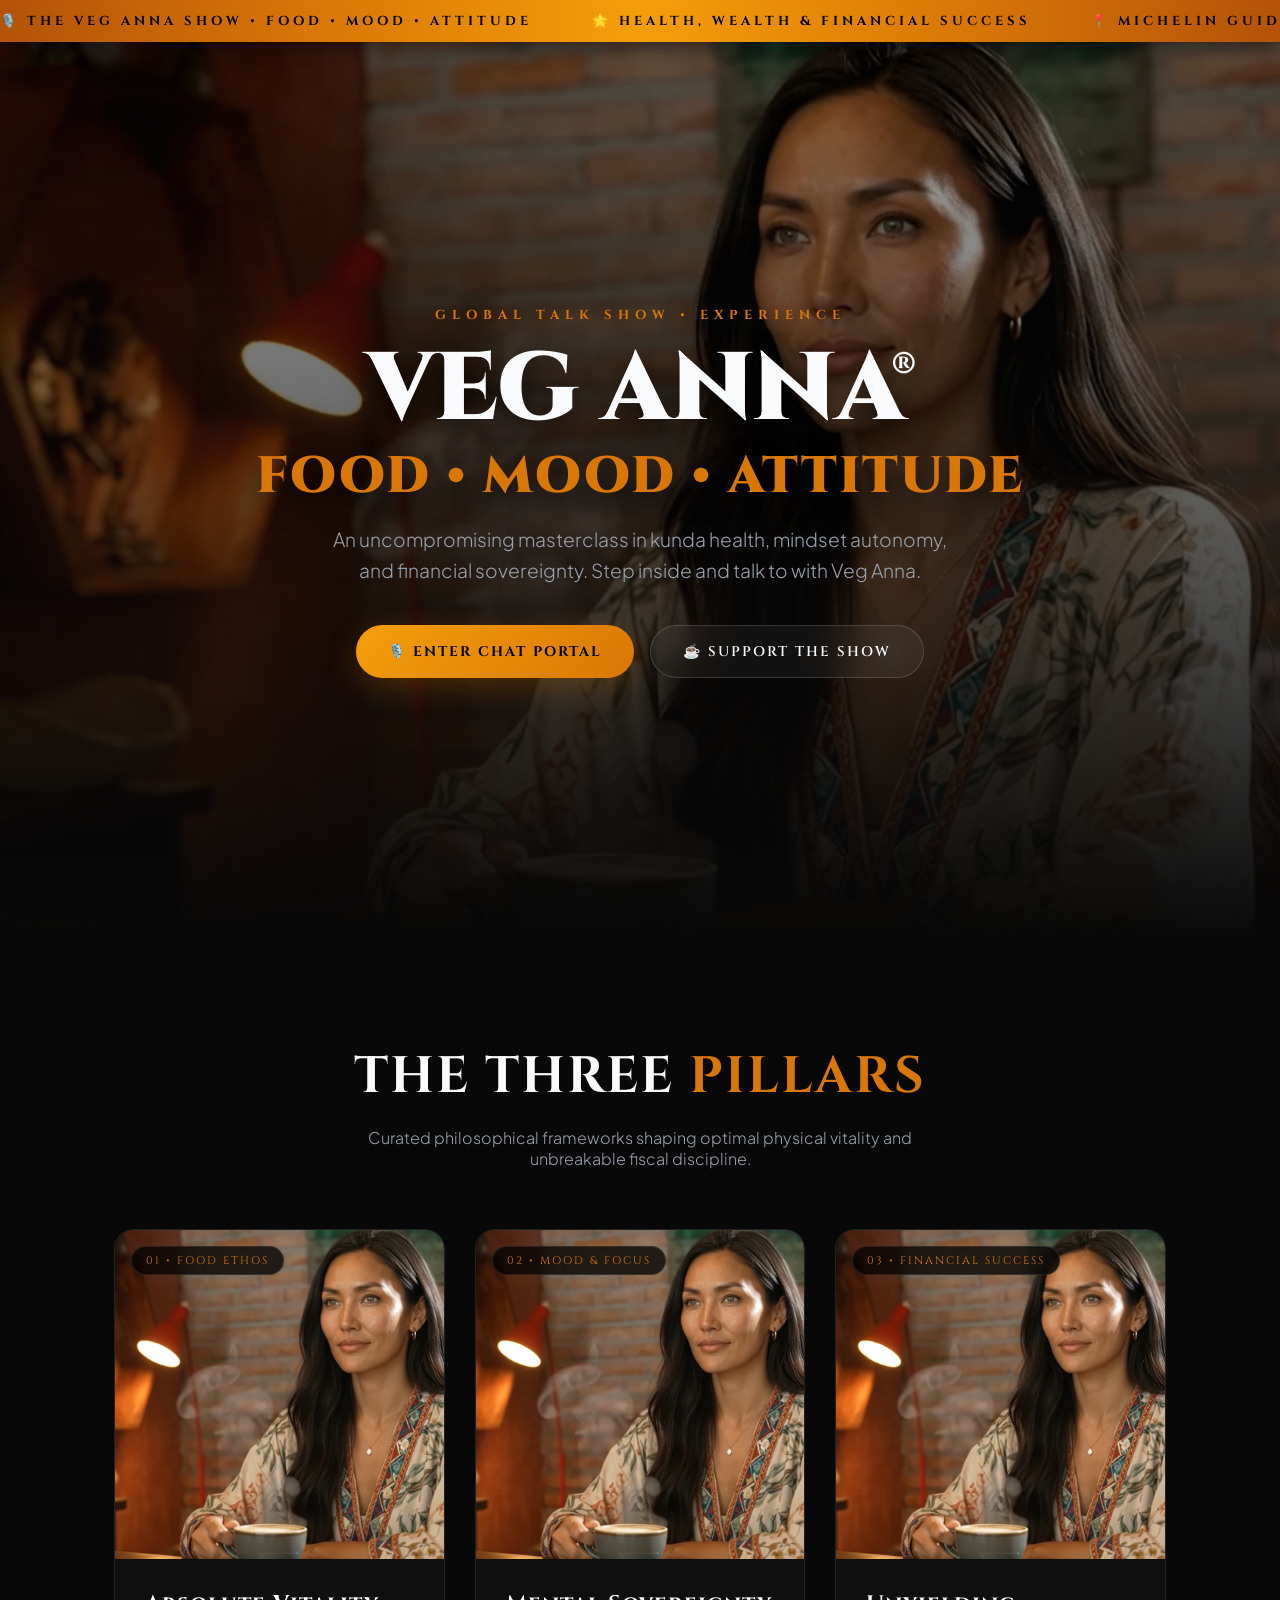
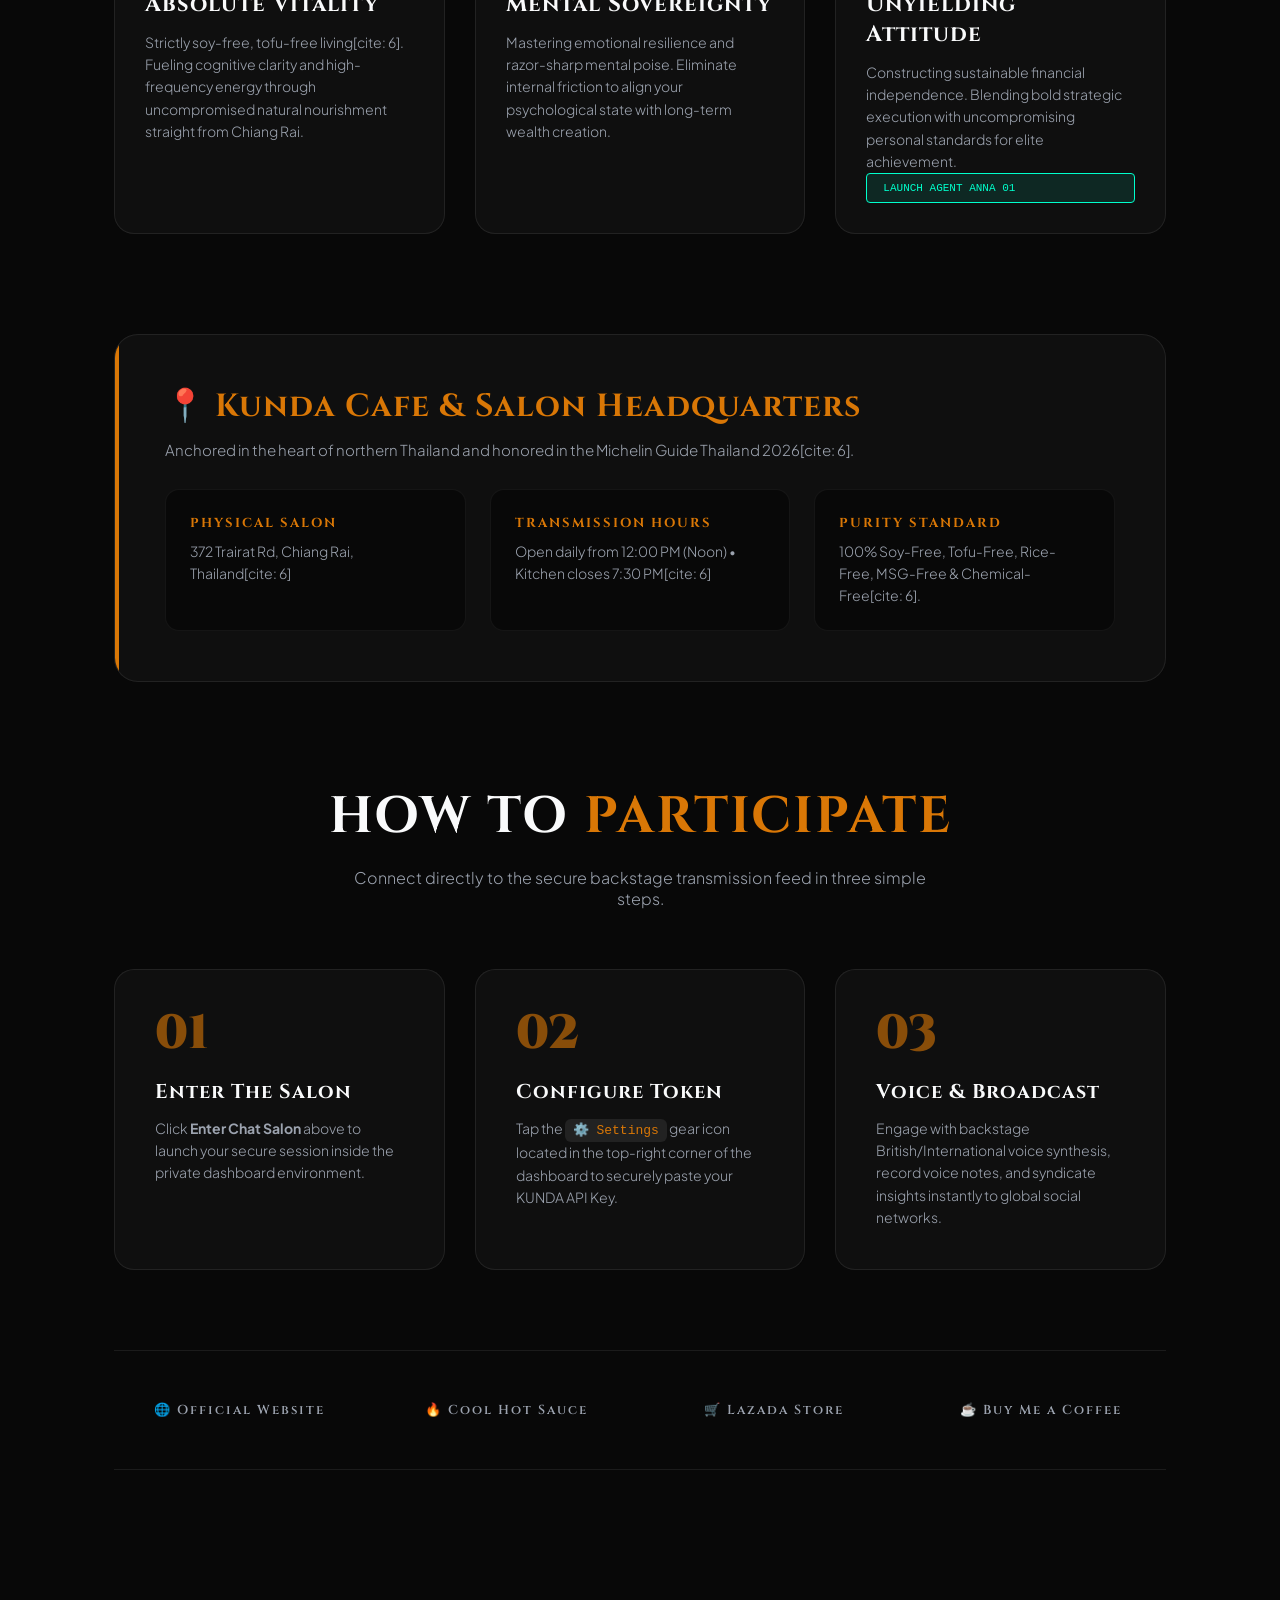
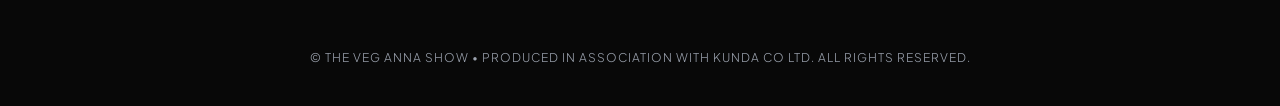
==== commit 7828a098: "Update index.html" ====
--- a/index.html
+++ b/index.html
@@ -563,6 +563,7 @@
                 <div class="showcase-content">
                     <h3>Unyielding Attitude</h3>
                     <p>Constructing sustainable financial independence. Blending bold strategic execution with uncompromising personal standards for elite achievement.</p>
+                    <a href="./agent-anna/index.html" style="background: rgba(0,255,204,0.1); border: 1px solid #00ffcc; color: #00ffcc; padding: 8px 16px; text-decoration: none; border-radius: 4px; font-family: monospace; font-size: 11px;">LAUNCH AGENT ANNA 01</a>
                 </div>
             </div>
         </div>
